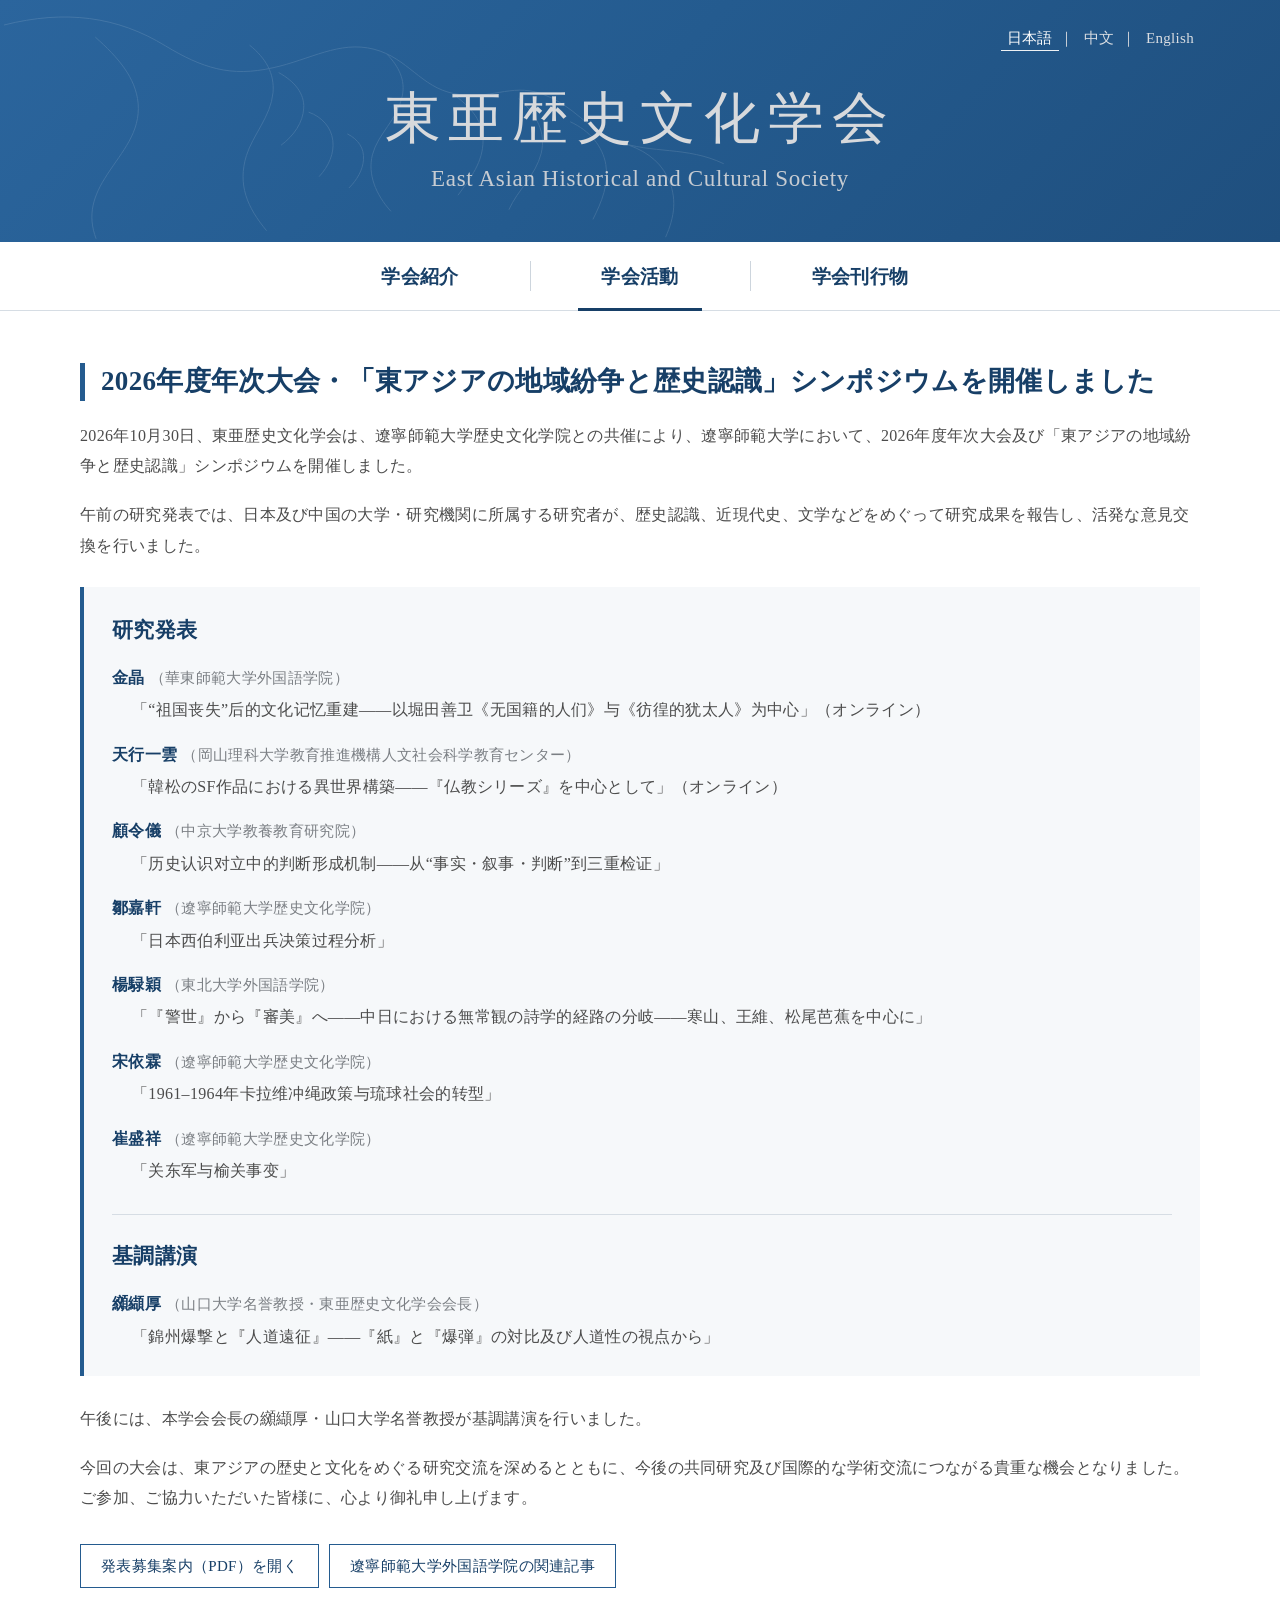
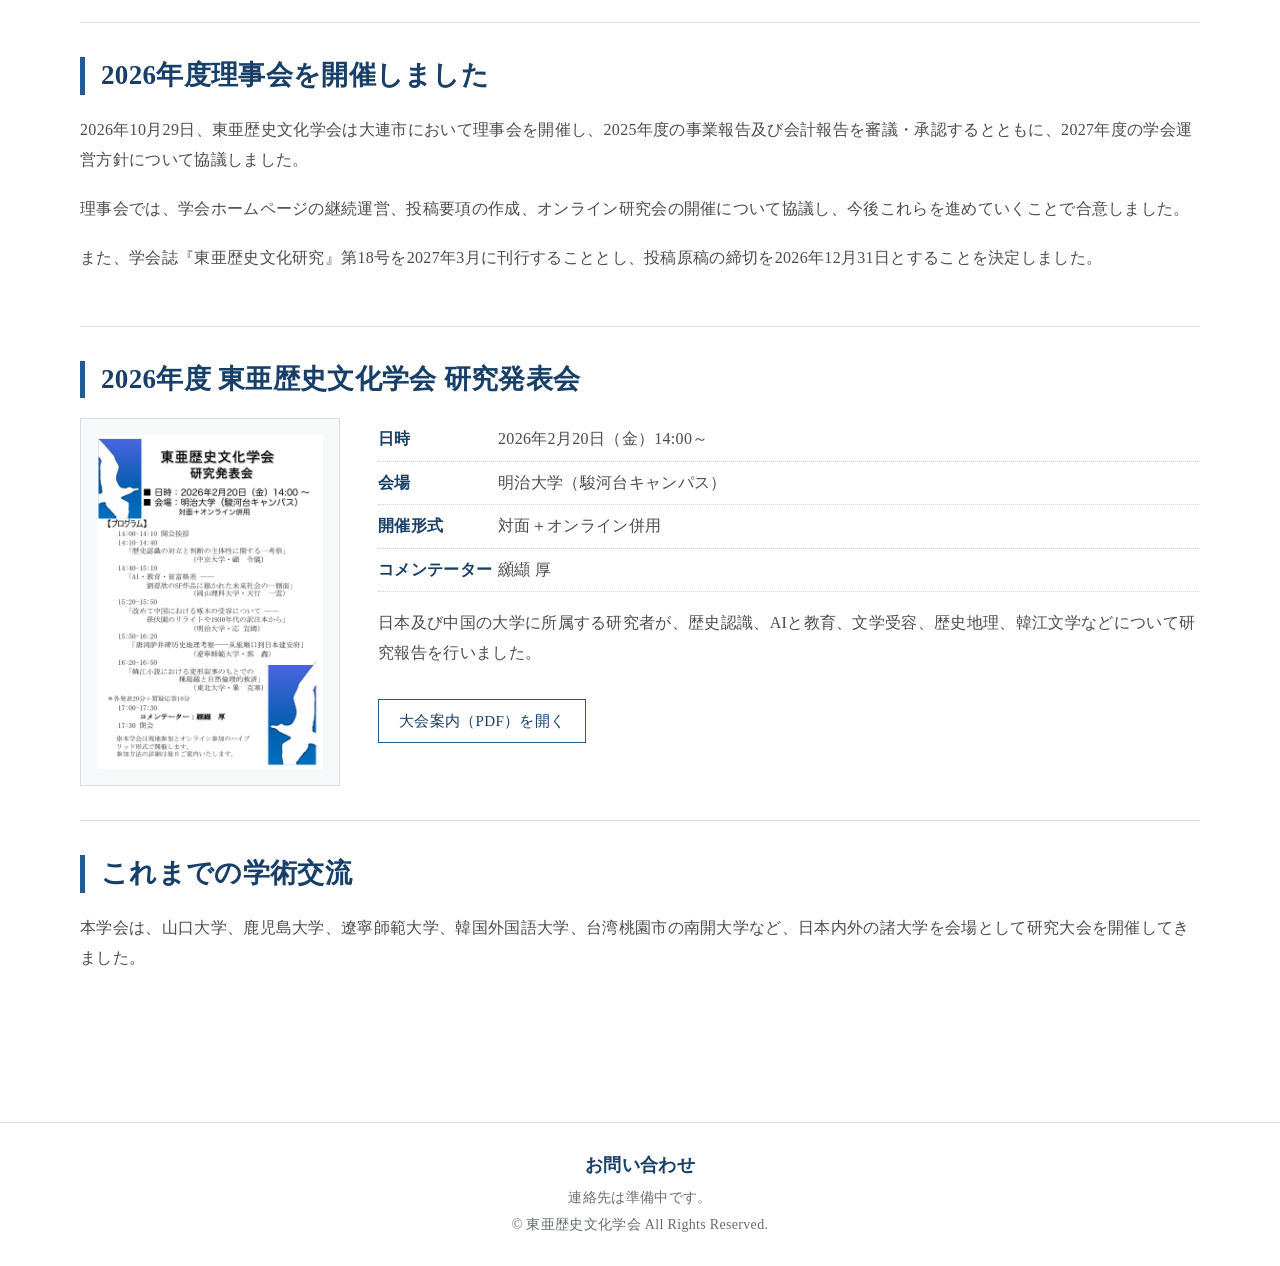
==== activities.html @ 4f7fda4a "Clarify board agreement on operating plans" ====
<!DOCTYPE html>
<html lang="ja">
<head>
  <meta charset="utf-8">
  <meta name="viewport" content="width=device-width, initial-scale=1">
  <meta name="description" content="東亜歴史文化学会の研究発表会・学会活動のご案内です。">
  <title>学会活動｜東亜歴史文化学会</title>
  <link rel="stylesheet" href="assets/css/style.css?v=20261114-2">
</head>
<body>
<header class="site-header">
  <div class="container header-inner">
    <div class="language-switch">
      <a href="index.html" aria-current="page">日本語</a>｜
      <a href="zh/index.html">中文</a>｜
      <a href="en/index.html">English</a>
    </div>
    <h1 class="site-title">東亜歴史文化学会</h1>
    <p class="site-subtitle">East Asian Historical and Cultural Society</p>
  </div>
</header>

<nav class="main-nav">
  <div class="container">
    <a href="index.html">学会紹介</a>
    <a href="activities.html" aria-current="page">学会活動</a>
    <a href="journal.html">学会刊行物</a>
  </div>
</nav>

<main>
  <div class="container">

    <section class="section">
      <h2 class="section-title">2026年度年次大会・「東アジアの地域紛争と歴史認識」シンポジウムを開催しました</h2>

      <div class="prose">
        <p>2026年10月30日、東亜歴史文化学会は、遼寧師範大学歴史文化学院との共催により、遼寧師範大学において、2026年度年次大会及び「東アジアの地域紛争と歴史認識」シンポジウムを開催しました。</p>

        <p>午前の研究発表では、日本及び中国の大学・研究機関に所属する研究者が、歴史認識、近現代史、文学などをめぐって研究成果を報告し、活発な意見交換を行いました。</p>
      </div>

      <div class="event-program">
        <h3>研究発表</h3>
        <dl class="program-list">
          <dt>金晶<span class="affiliation">（華東師範大学外国語学院）</span></dt>
          <dd>「“祖国丧失”后的文化记忆重建——以堀田善卫《无国籍的人们》与《彷徨的犹太人》为中心」（オンライン）</dd>

          <dt>天行一雲<span class="affiliation">（岡山理科大学教育推進機構人文社会科学教育センター）</span></dt>
          <dd>「韓松のSF作品における異世界構築——『仏教シリーズ』を中心として」（オンライン）</dd>

          <dt>顧令儀<span class="affiliation">（中京大学教養教育研究院）</span></dt>
          <dd>「历史认识对立中的判断形成机制——从“事实・叙事・判断”到三重检证」</dd>

          <dt>鄒嘉軒<span class="affiliation">（遼寧師範大学歴史文化学院）</span></dt>
          <dd>「日本西伯利亚出兵决策过程分析」</dd>

          <dt>楊騄穎<span class="affiliation">（東北大学外国語学院）</span></dt>
          <dd>「『警世』から『審美』へ——中日における無常観の詩学的経路の分岐——寒山、王維、松尾芭蕉を中心に」</dd>

          <dt>宋依霖<span class="affiliation">（遼寧師範大学歴史文化学院）</span></dt>
          <dd>「1961–1964年卡拉维冲绳政策与琉球社会的转型」</dd>

          <dt>崔盛祥<span class="affiliation">（遼寧師範大学歴史文化学院）</span></dt>
          <dd>「关东军与榆关事变」</dd>
        </dl>

        <h3>基調講演</h3>
        <dl class="program-list">
          <dt>纐纈厚<span class="affiliation">（山口大学名誉教授・東亜歴史文化学会会長）</span></dt>
          <dd>「錦州爆撃と『人道遠征』——『紙』と『爆弾』の対比及び人道性の視点から」</dd>
        </dl>
      </div>

      <div class="prose event-closing">
        <p>午後には、本学会会長の纐纈厚・山口大学名誉教授が基調講演を行いました。</p>

        <p>今回の大会は、東アジアの歴史と文化をめぐる研究交流を深めるとともに、今後の共同研究及び国際的な学術交流につながる貴重な機会となりました。ご参加、ご協力いただいた皆様に、心より御礼申し上げます。</p>
      </div>

      <div class="downloads">
        <a class="button-link" href="2026-international-research-meeting.pdf?v=2" target="_blank" rel="noopener">発表募集案内（PDF）を開く</a>
        <a class="button-link" href="https://fl.lnnu.edu.cn/info/1026/1497.htm" target="_blank" rel="noopener">遼寧師範大学外国語学院の関連記事</a>
      </div>
    </section>

    <section class="section">
      <h2 class="section-title">2026年度理事会を開催しました</h2>

      <div class="prose">
        <p>2026年10月29日、東亜歴史文化学会は大連市において理事会を開催し、2025年度の事業報告及び会計報告を審議・承認するとともに、2027年度の学会運営方針について協議しました。</p>

        <p>理事会では、学会ホームページの継続運営、投稿要項の作成、オンライン研究会の開催について協議し、今後これらを進めていくことで合意しました。</p>

        <p>また、学会誌『東亜歴史文化研究』第18号を2027年3月に刊行することとし、投稿原稿の締切を2026年12月31日とすることを決定しました。</p>
      </div>
    </section>

    <section class="section">
      <h2 class="section-title">2026年度 東亜歴史文化学会 研究発表会</h2>

      <div class="event-card">
        <div class="preview-frame">
          <img src="assets/images/meeting-2026.png" alt="2026年度研究発表会チラシ">
        </div>

        <div>
          <ul class="meta-list">
            <li><strong>日時</strong>2026年2月20日（金）14:00～</li>
            <li><strong>会場</strong>明治大学（駿河台キャンパス）</li>
            <li><strong>開催形式</strong>対面＋オンライン併用</li>
            <li><strong>コメンテーター</strong>纐纈 厚</li>
          </ul>

          <p>日本及び中国の大学に所属する研究者が、歴史認識、AIと教育、文学受容、歴史地理、韓江文学などについて研究報告を行いました。</p>

          <div class="downloads">
            <a class="button-link" href="documents/2026-research-meeting.pdf" target="_blank" rel="noopener">大会案内（PDF）を開く</a>
          </div>
        </div>
      </div>
    </section>

    <section class="section">
      <h2 class="section-title">これまでの学術交流</h2>
      <p>本学会は、山口大学、鹿児島大学、遼寧師範大学、韓国外国語大学、台湾桃園市の南開大学など、日本内外の諸大学を会場として研究大会を開催してきました。</p>
    </section>

  </div>
</main>

<footer class="site-footer">
  <div class="container">
    <strong>お問い合わせ</strong>
    <div>連絡先は準備中です。</div>
    <div>© 東亜歴史文化学会 All Rights Reserved.</div>
  </div>
</footer>
</body>
</html>
---- assets/css/style.css ----
:root {
  --blue: #245b8f;
  --blue-deep: #1f4f7e;
  --blue-dark: #173f67;
  --ink: #4c4c4c;
  --muted: #7b7f84;
  --line: #d6dde4;
  --soft: #f6f8fa;
  --paper: #ffffff;
  --max: 1120px;
}

* { box-sizing: border-box; }
html { scroll-behavior: smooth; }
body {
  margin: 0;
  color: var(--ink);
  background: var(--paper);
  font-family: "Yu Mincho", "Hiragino Mincho ProN", "Noto Serif JP", "Times New Roman", serif;
  line-height: 1.9;
  letter-spacing: 0.02em;
}
a { color: var(--blue-dark); }
a:hover { color: var(--blue); }
img { max-width: 100%; height: auto; }
.container { width: min(var(--max), calc(100% - 48px)); margin: 0 auto; }

.site-header {
  position: relative;
  overflow: hidden;
  background: linear-gradient(135deg, #2b659d 0%, #245b8f 48%, #1f4f7e 100%);
  color: #d6d9dd;
}
.site-header::before {
  content: "";
  position: absolute;
  inset: 0;
  background: url("../images/east-asia-map.svg") left center / auto 100% no-repeat;
  opacity: 0.75;
  pointer-events: none;
}
.header-inner { position: relative; padding: 24px 0 42px; text-align: center; }
.language-switch { text-align: right; font-family: Georgia, "Times New Roman", serif; font-size: 15px; }
.language-switch a { color: #d9dde2; text-decoration: none; padding: 4px 6px; }
.language-switch a[aria-current="page"] { border-bottom: 1px solid #eef1f4; color: #fff; }
.site-title { margin: 30px 0 4px; color: #d7d9dc; font-size: clamp(34px, 5vw, 56px); font-weight: 400; letter-spacing: 0.14em; line-height: 1.25; }
.site-subtitle { margin: 0; color: #c7ccd2; font-family: Georgia, "Times New Roman", serif; font-size: clamp(17px, 2vw, 23px); letter-spacing: 0.03em; }

.main-nav { background: #fff; border-bottom: 1px solid var(--line); }
.main-nav .container { display: flex; justify-content: center; gap: 0; }
.main-nav a {
  position: relative;
  display: block;
  min-width: 220px;
  padding: 17px 34px 15px;
  text-align: center;
  color: var(--blue-dark);
  font-size: 19px;
  font-weight: 600;
  text-decoration: none;
}
.main-nav a + a::before { content: ""; position: absolute; left: 0; top: 19px; bottom: 19px; width: 1px; background: #cdd5dd; }
.main-nav a[aria-current="page"]::after { content: ""; position: absolute; left: 22%; right: 22%; bottom: -1px; height: 3px; background: var(--blue-dark); }

main { padding: 52px 0 64px; }
.section { padding: 0 0 34px; margin-bottom: 34px; border-bottom: 1px solid var(--line); }
.section:last-child { border-bottom: 0; }
.section-title {
  margin: 0 0 20px;
  padding-left: 16px;
  border-left: 5px solid var(--blue);
  color: var(--blue-dark);
  font-size: 27px;
  font-weight: 600;
  line-height: 1.4;
}
.motto { margin: 0 0 2px 31px; color: var(--ink); font-size: 17px; }
.prose p { margin: 0 0 1.15em; }

.president-layout { display: grid; grid-template-columns: minmax(0, 1fr) 190px; gap: 46px; align-items: start; }
.president-photo { padding-top: 4px; text-align: center; }
.president-photo img { width: 142px; aspect-ratio: 1 / 1.18; object-fit: cover; object-position: center top; border: 1px solid #e0e4e8; }
.president-caption { margin-top: 14px; color: #555; line-height: 1.75; font-size: 15px; }
.president-name { display: block; margin-top: 5px; color: #30363b; font-size: 22px; letter-spacing: 0.12em; }

.two-column { display: grid; grid-template-columns: 1fr 1fr; gap: 46px; }
.summary-box { min-width: 0; }
.button-link {
  display: inline-block;
  margin-top: 8px;
  padding: 7px 20px;
  border: 1px solid var(--blue);
  color: var(--blue-dark);
  text-decoration: none;
  font-size: 15px;
}
.button-link:hover { background: var(--blue); color: #fff; }

.event-card, .journal-card { display: grid; grid-template-columns: 260px minmax(0,1fr); gap: 38px; align-items: start; }
.preview-frame { background: var(--soft); padding: 16px; border: 1px solid var(--line); }
.preview-frame img { display: block; margin: 0 auto; max-height: 430px; object-fit: contain; }
.meta-list { margin: 0; padding: 0; list-style: none; }
.meta-list li { padding: 6px 0; border-bottom: 1px dotted #cfd5db; }
.meta-list strong { display: inline-block; min-width: 7.5em; color: var(--blue-dark); }
.downloads { display: flex; flex-wrap: wrap; gap: 10px; margin-top: 22px; }

.event-photo { width: min(760px, 100%); margin: 30px auto 0; }
.event-photo img { display: block; width: 100%; border: 1px solid var(--line); filter: brightness(1.12) contrast(0.94) saturate(0.96); }
.event-photo figcaption { margin-top: 8px; color: var(--muted); text-align: right; font-size: 14px; }
.event-program { margin: 26px 0 28px; padding: 24px 28px; background: var(--soft); border-left: 4px solid var(--blue); }
.event-program h3 { margin: 0 0 12px; color: var(--blue-dark); font-size: 21px; }
.event-program h3:not(:first-child) { margin-top: 28px; padding-top: 22px; border-top: 1px solid var(--line); }
.program-list { margin: 0; }
.program-list dt { margin-top: 14px; color: var(--blue-dark); font-weight: 600; }
.program-list dt:first-child { margin-top: 0; }
.program-list dd { margin: 2px 0 0 1.25em; }
.affiliation { margin-left: 0.35em; color: var(--muted); font-size: 0.92em; font-weight: 400; }
.event-closing { margin-top: 26px; }

.contents-list { padding-left: 1.3em; }
.contents-list li { margin-bottom: 10px; }
.article-block { margin-top: 32px; padding-top: 28px; border-top: 1px solid var(--line); }
.article-block h3 { color: var(--blue-dark); font-size: 22px; margin: 0 0 16px; }
.article-block .credit { text-align: right; }

.site-footer { border-top: 1px solid var(--line); padding: 25px 0 28px; text-align: center; color: #686d72; font-size: 14px; }
.site-footer strong { display: block; color: var(--blue-dark); font-size: 18px; margin-bottom: 3px; }

.notice { padding: 26px; background: var(--soft); border-left: 4px solid var(--blue); }

@media (max-width: 780px) {
  .container { width: min(100% - 30px, var(--max)); }
  .header-inner { padding-bottom: 32px; }
  .language-switch { text-align: center; }
  .site-title { margin-top: 24px; letter-spacing: 0.08em; }
  .main-nav .container { flex-wrap: wrap; }
  .main-nav a { min-width: 33.333%; padding: 14px 10px; font-size: 16px; }
  .main-nav a + a::before { top: 16px; bottom: 16px; }
  main { padding-top: 36px; }
  .president-layout, .two-column, .event-card, .journal-card { grid-template-columns: 1fr; }
  .president-photo { order: -1; }
  .president-layout { gap: 24px; }
  .event-card, .journal-card { gap: 24px; }
  .preview-frame img { max-height: 520px; }
}

@media (max-width: 480px) {
  body { line-height: 1.8; }
  .main-nav a { min-width: 100%; border-bottom: 1px solid #eef1f4; }
  .main-nav a + a::before { display: none; }
  .section-title { font-size: 23px; }
  .motto { margin-left: 21px; }
  .meta-list strong { display: block; }
  .event-program { padding: 20px 18px; }
  .program-list dd { margin-left: 0; }
}
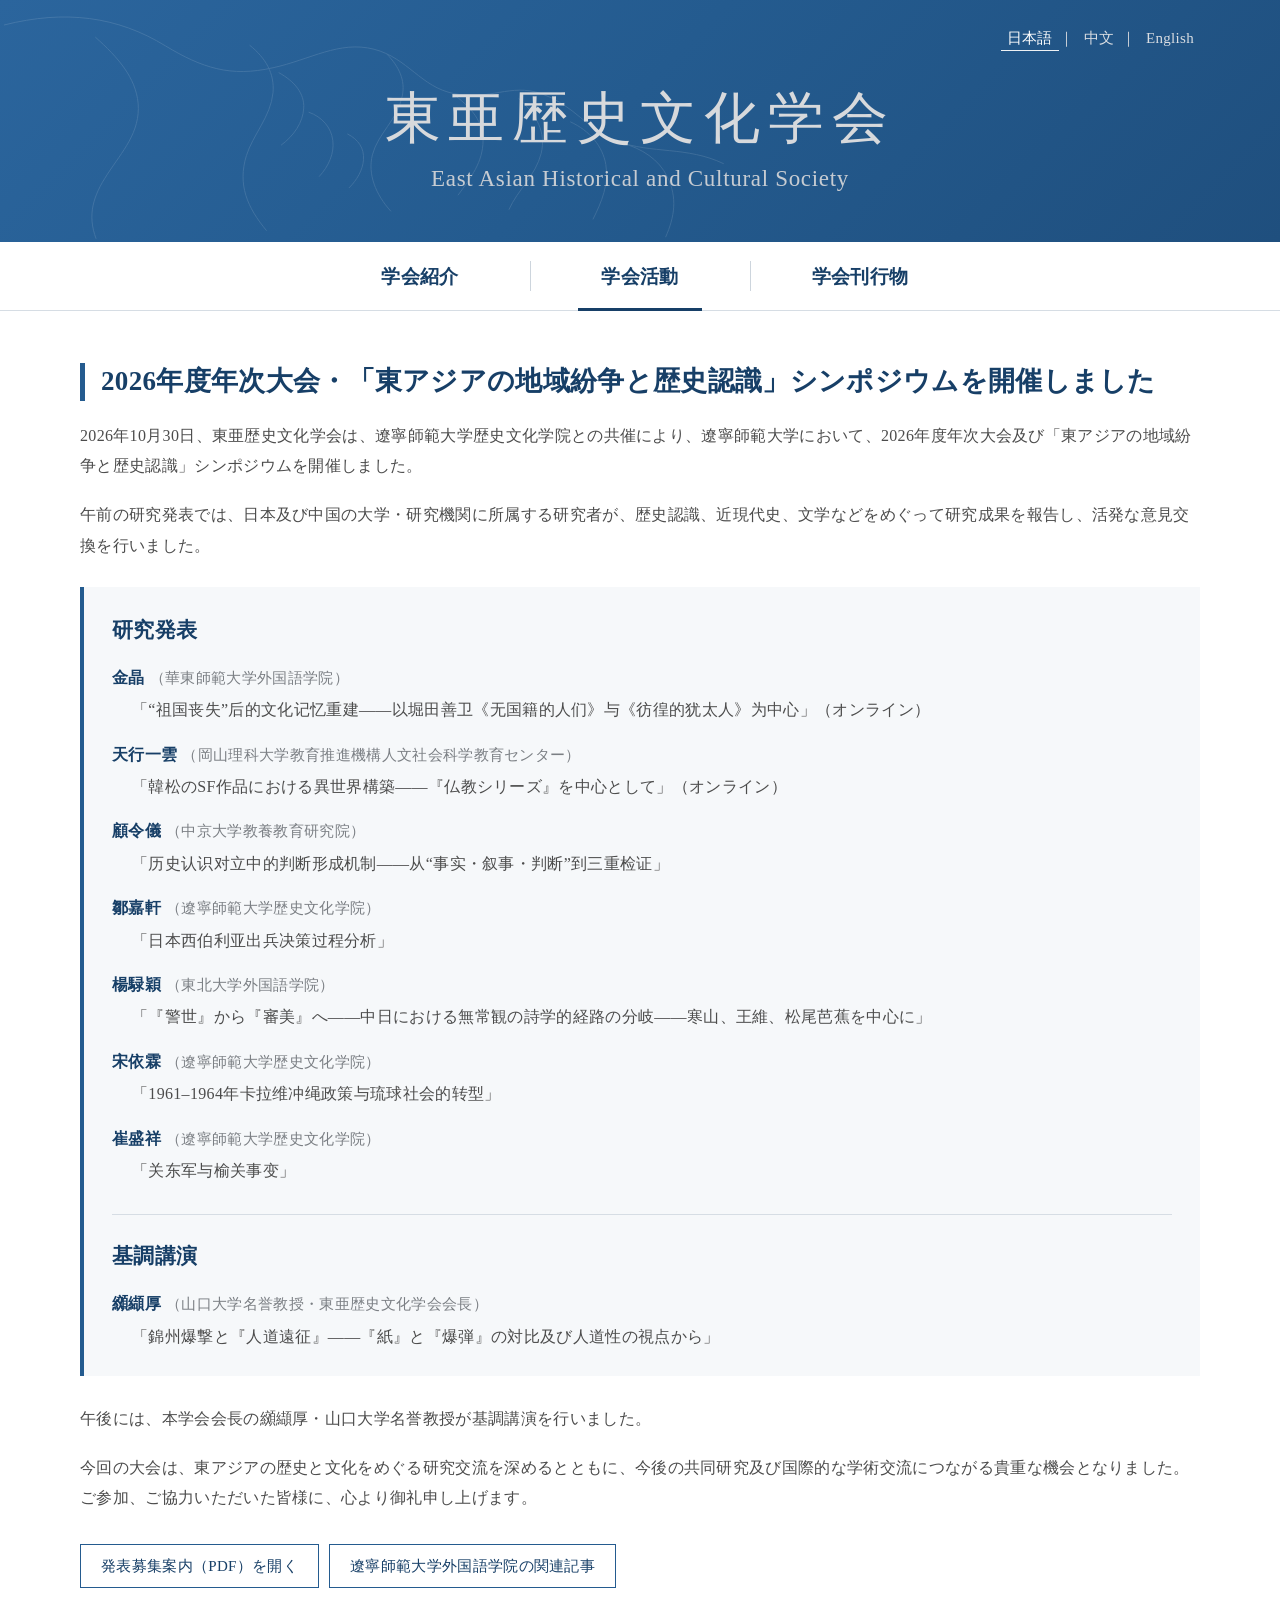
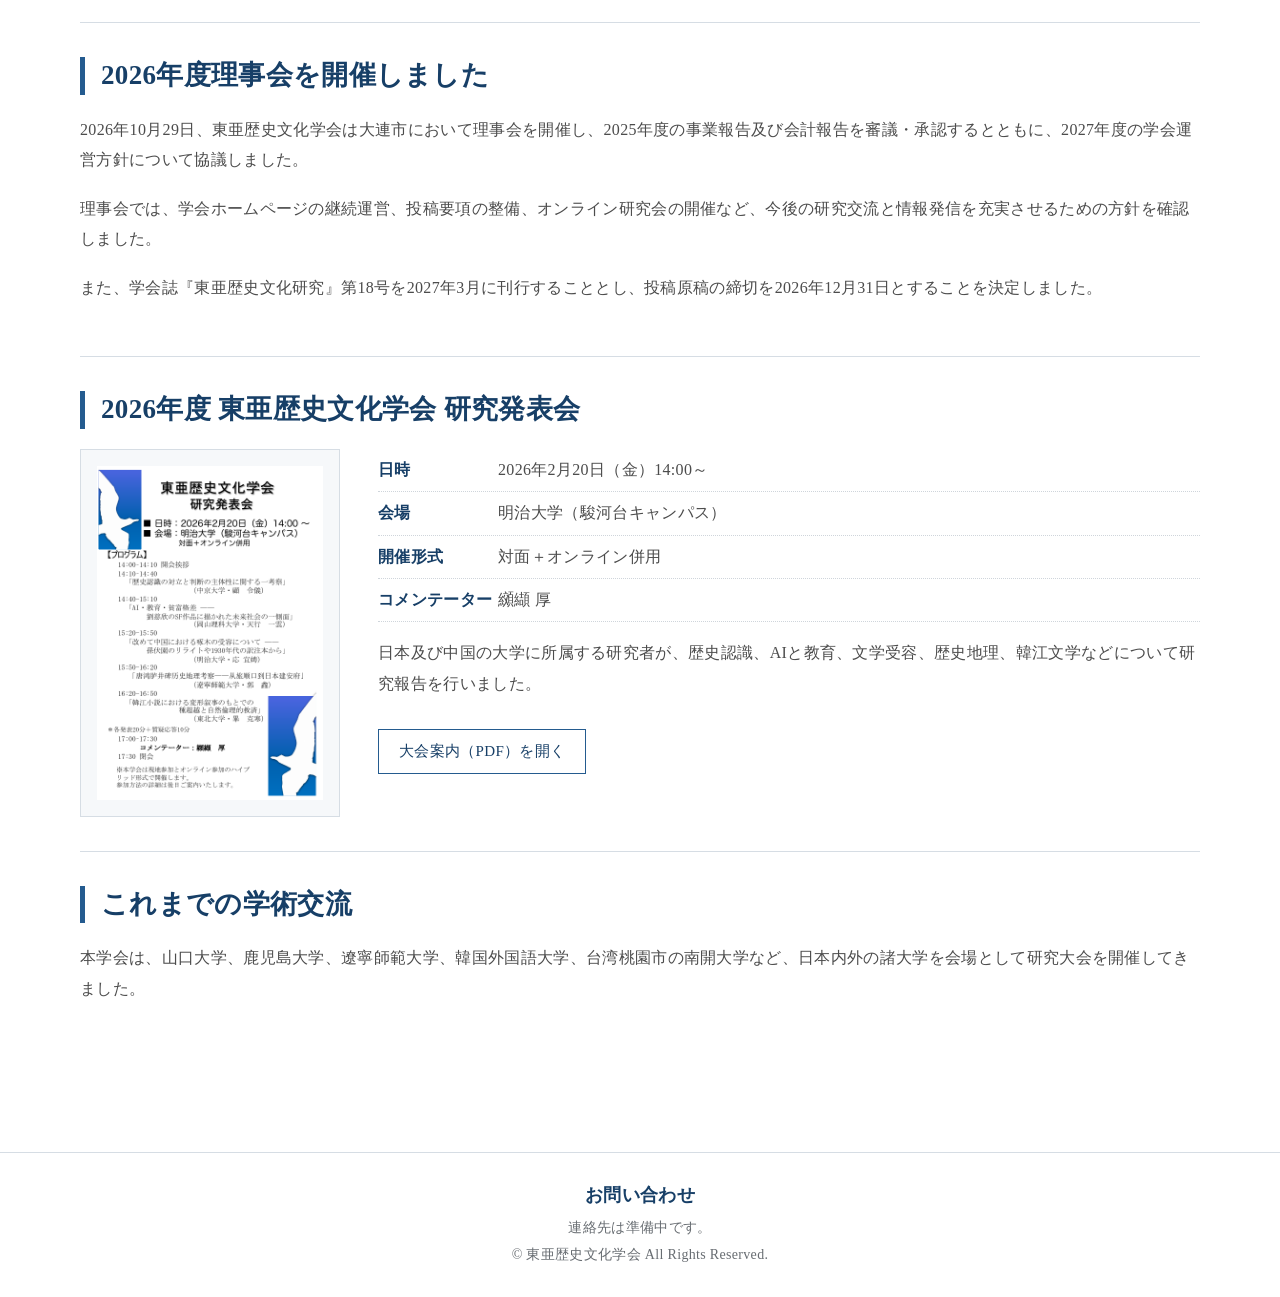
==== commit fac190ed: "Revert unapproved board meeting wording" ====
--- a/activities.html
+++ b/activities.html
@@ -90,7 +90,7 @@
       <div class="prose">
         <p>2026年10月29日、東亜歴史文化学会は大連市において理事会を開催し、2025年度の事業報告及び会計報告を審議・承認するとともに、2027年度の学会運営方針について協議しました。</p>
 
-        <p>理事会では、学会ホームページの継続運営、投稿要項の作成、オンライン研究会の開催について協議し、今後これらを進めていくことで合意しました。</p>
+        <p>理事会では、学会ホームページの継続運営、投稿要項の整備、オンライン研究会の開催など、今後の研究交流と情報発信を充実させるための方針を確認しました。</p>
 
         <p>また、学会誌『東亜歴史文化研究』第18号を2027年3月に刊行することとし、投稿原稿の締切を2026年12月31日とすることを決定しました。</p>
       </div>
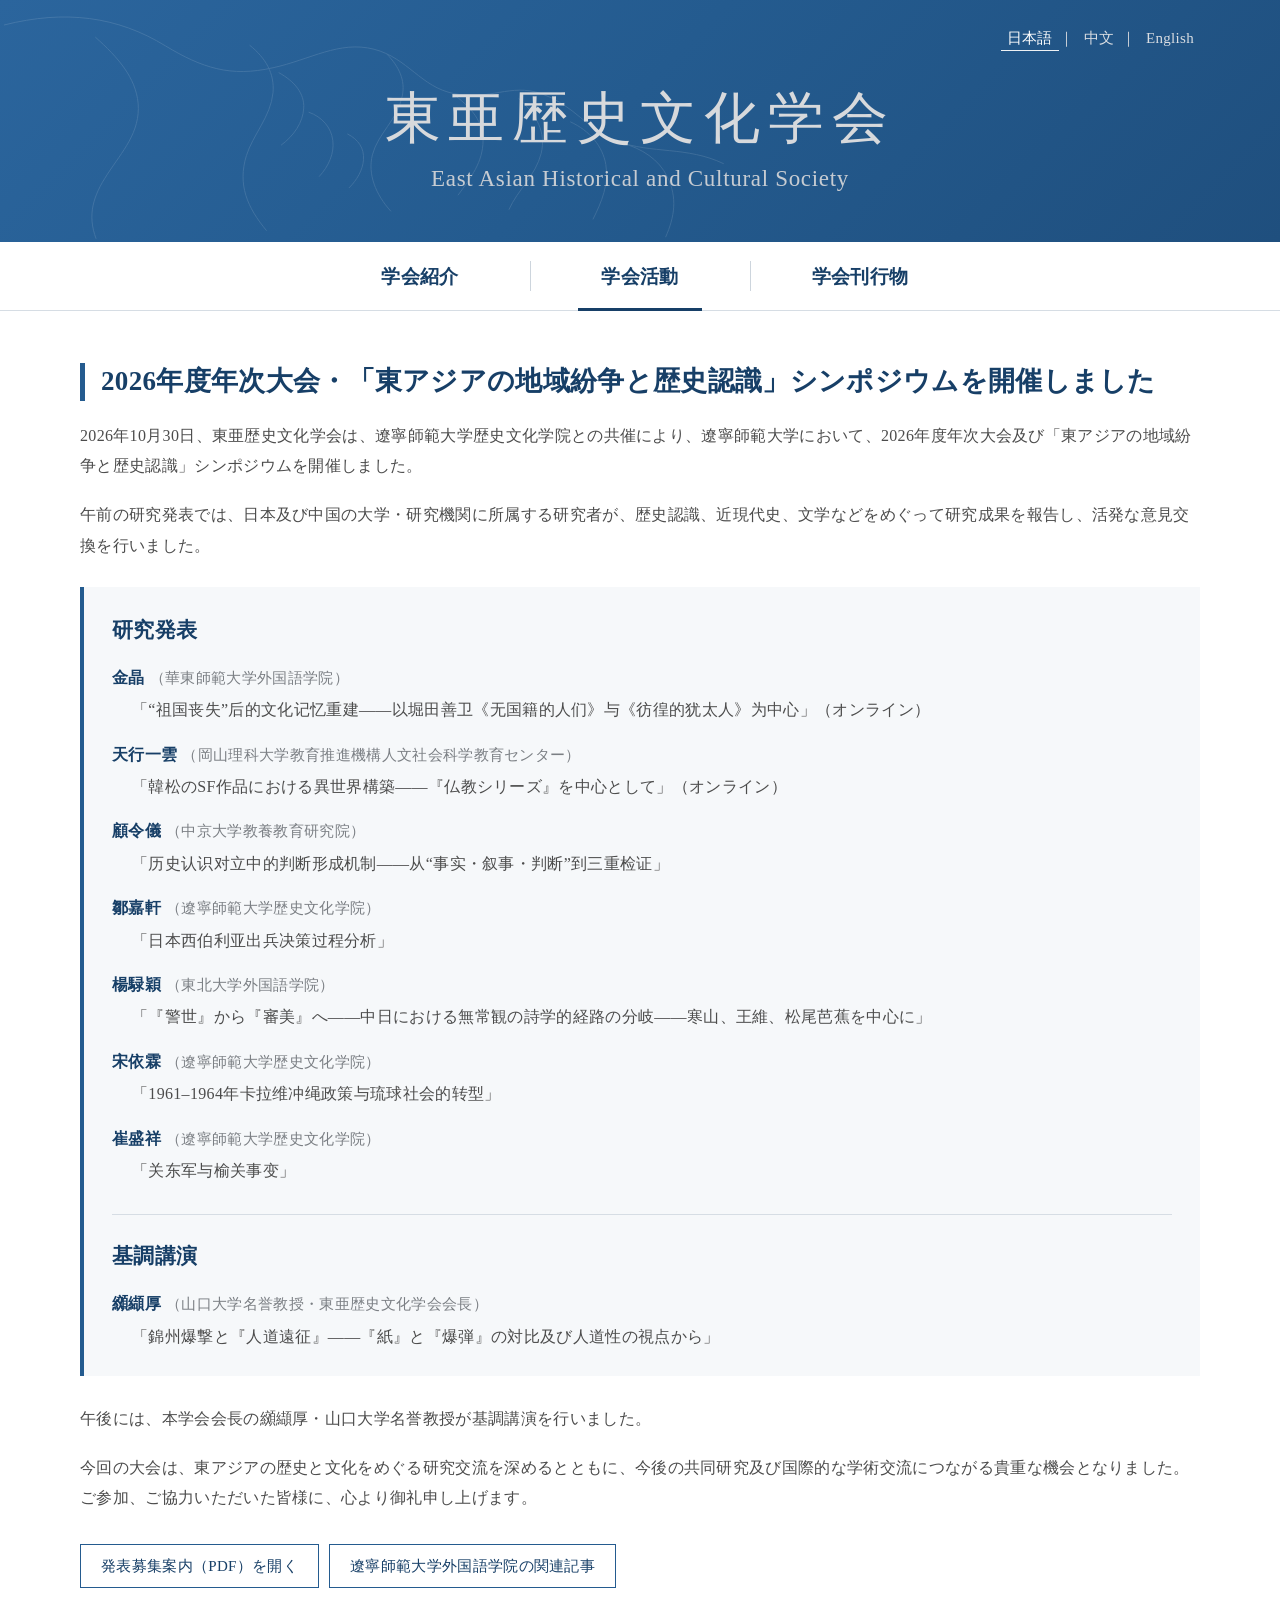
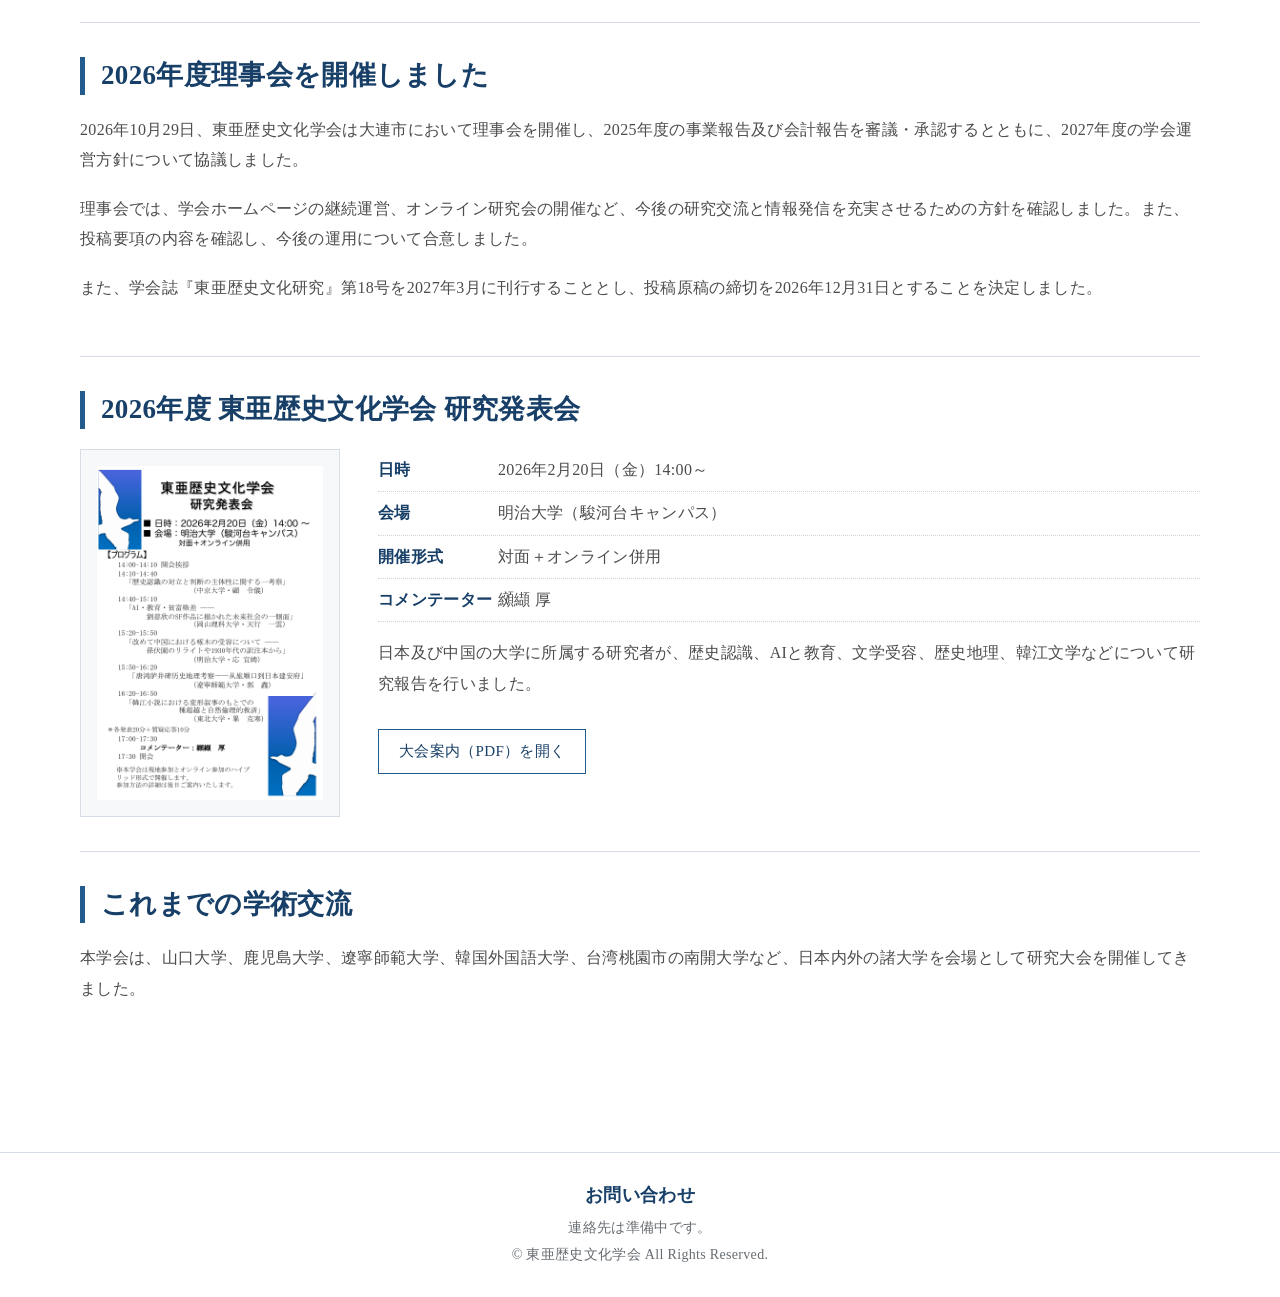
==== commit d7e2a16d: "Clarify agreement on submission guidelines" ====
--- a/activities.html
+++ b/activities.html
@@ -90,7 +90,7 @@
       <div class="prose">
         <p>2026年10月29日、東亜歴史文化学会は大連市において理事会を開催し、2025年度の事業報告及び会計報告を審議・承認するとともに、2027年度の学会運営方針について協議しました。</p>
 
-        <p>理事会では、学会ホームページの継続運営、投稿要項の整備、オンライン研究会の開催など、今後の研究交流と情報発信を充実させるための方針を確認しました。</p>
+        <p>理事会では、学会ホームページの継続運営、オンライン研究会の開催など、今後の研究交流と情報発信を充実させるための方針を確認しました。また、投稿要項の内容を確認し、今後の運用について合意しました。</p>
 
         <p>また、学会誌『東亜歴史文化研究』第18号を2027年3月に刊行することとし、投稿原稿の締切を2026年12月31日とすることを決定しました。</p>
       </div>
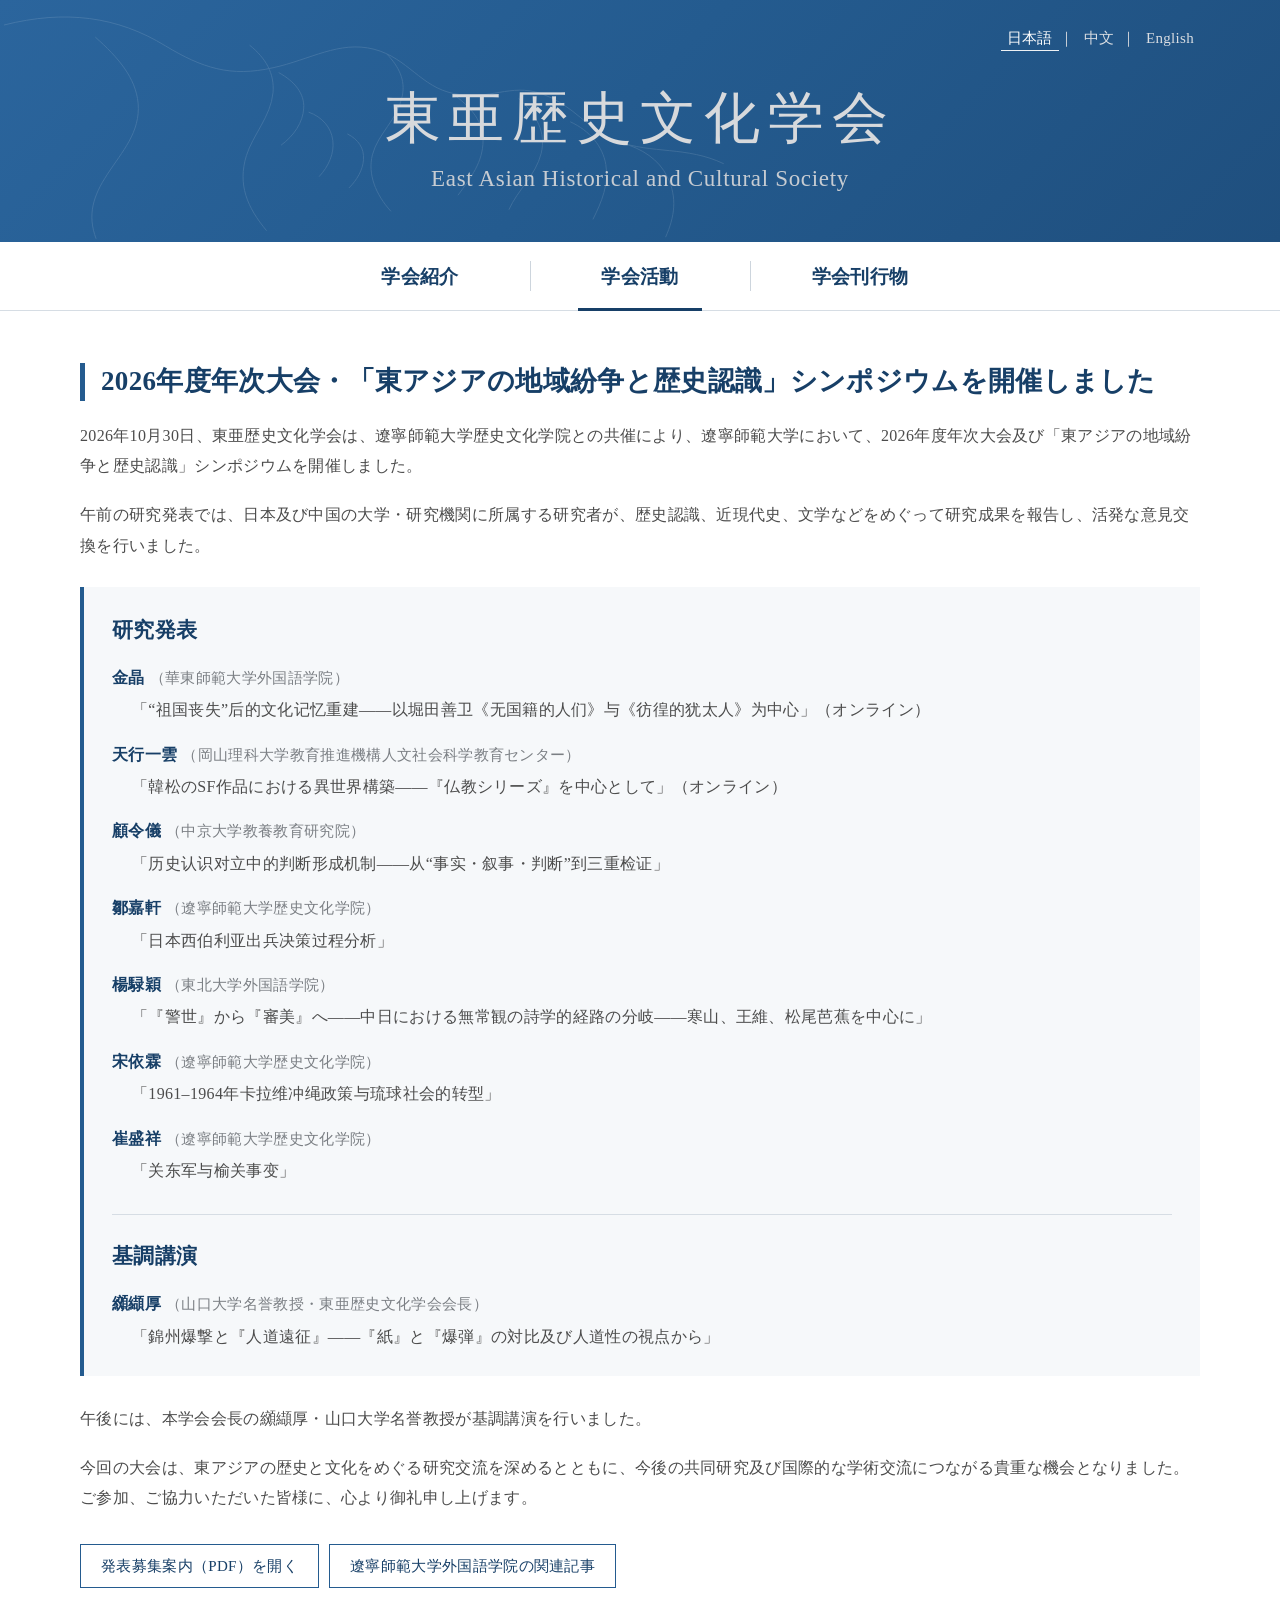
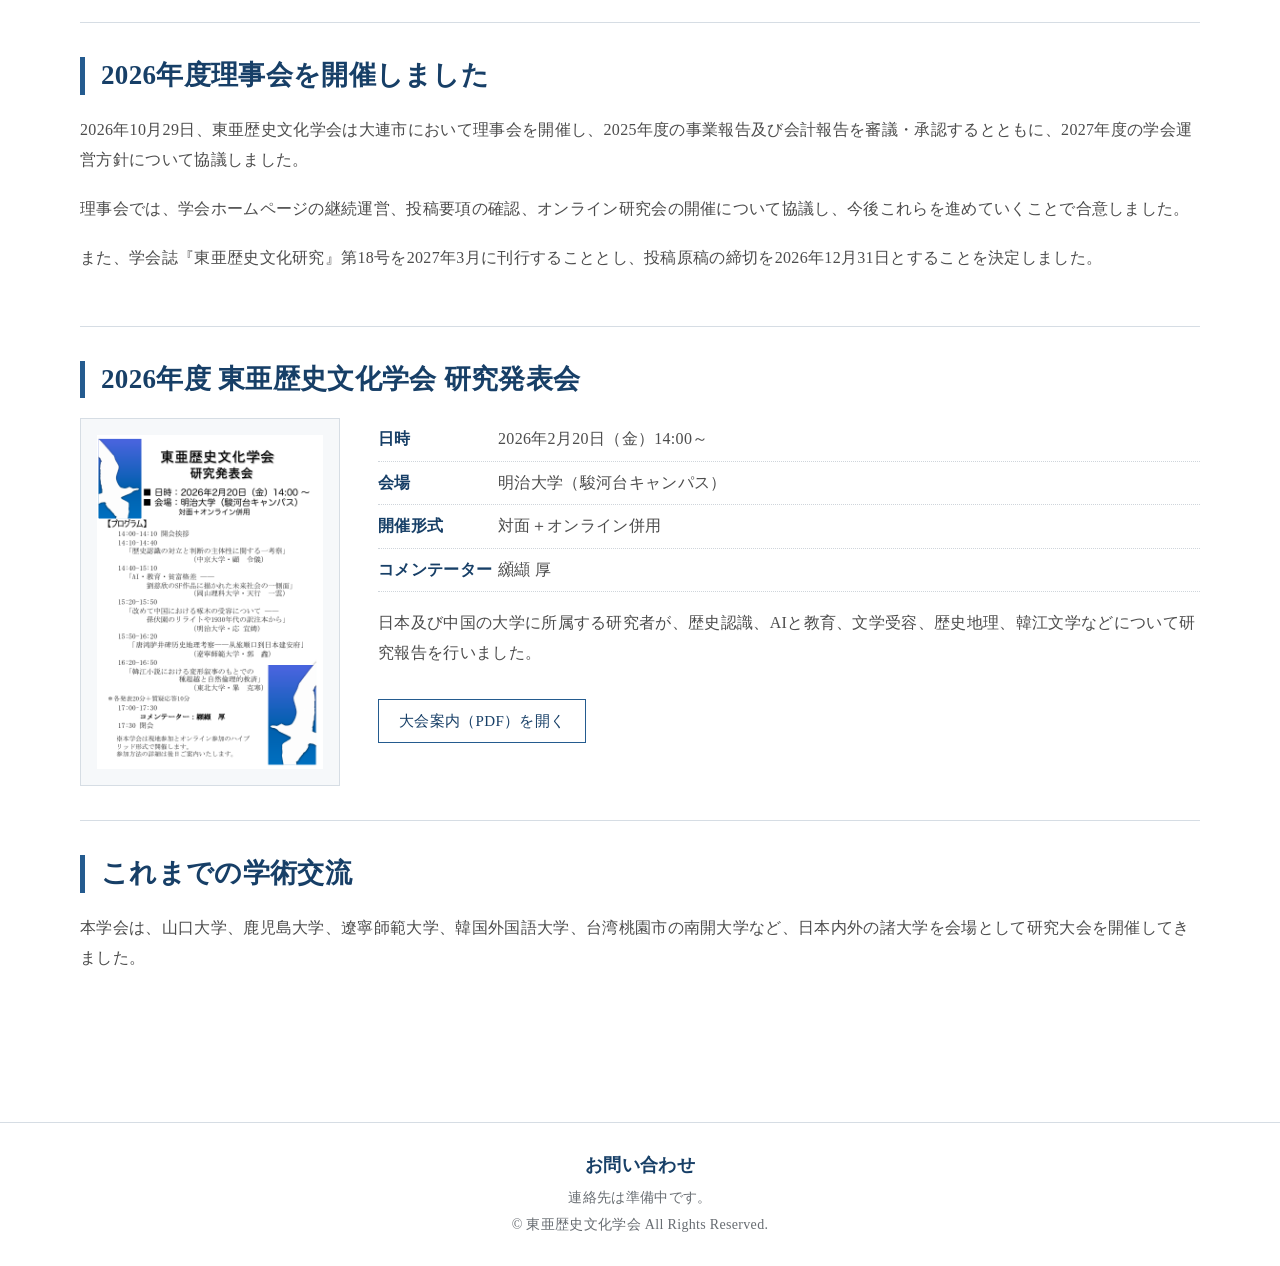
==== commit 45e21a80: "Use confirmation wording for submission guidelines" ====
--- a/activities.html
+++ b/activities.html
@@ -90,7 +90,7 @@
       <div class="prose">
         <p>2026年10月29日、東亜歴史文化学会は大連市において理事会を開催し、2025年度の事業報告及び会計報告を審議・承認するとともに、2027年度の学会運営方針について協議しました。</p>
 
-        <p>理事会では、学会ホームページの継続運営、オンライン研究会の開催など、今後の研究交流と情報発信を充実させるための方針を確認しました。また、投稿要項の内容を確認し、今後の運用について合意しました。</p>
+        <p>理事会では、学会ホームページの継続運営、投稿要項の確認、オンライン研究会の開催について協議し、今後これらを進めていくことで合意しました。</p>
 
         <p>また、学会誌『東亜歴史文化研究』第18号を2027年3月に刊行することとし、投稿原稿の締切を2026年12月31日とすることを決定しました。</p>
       </div>
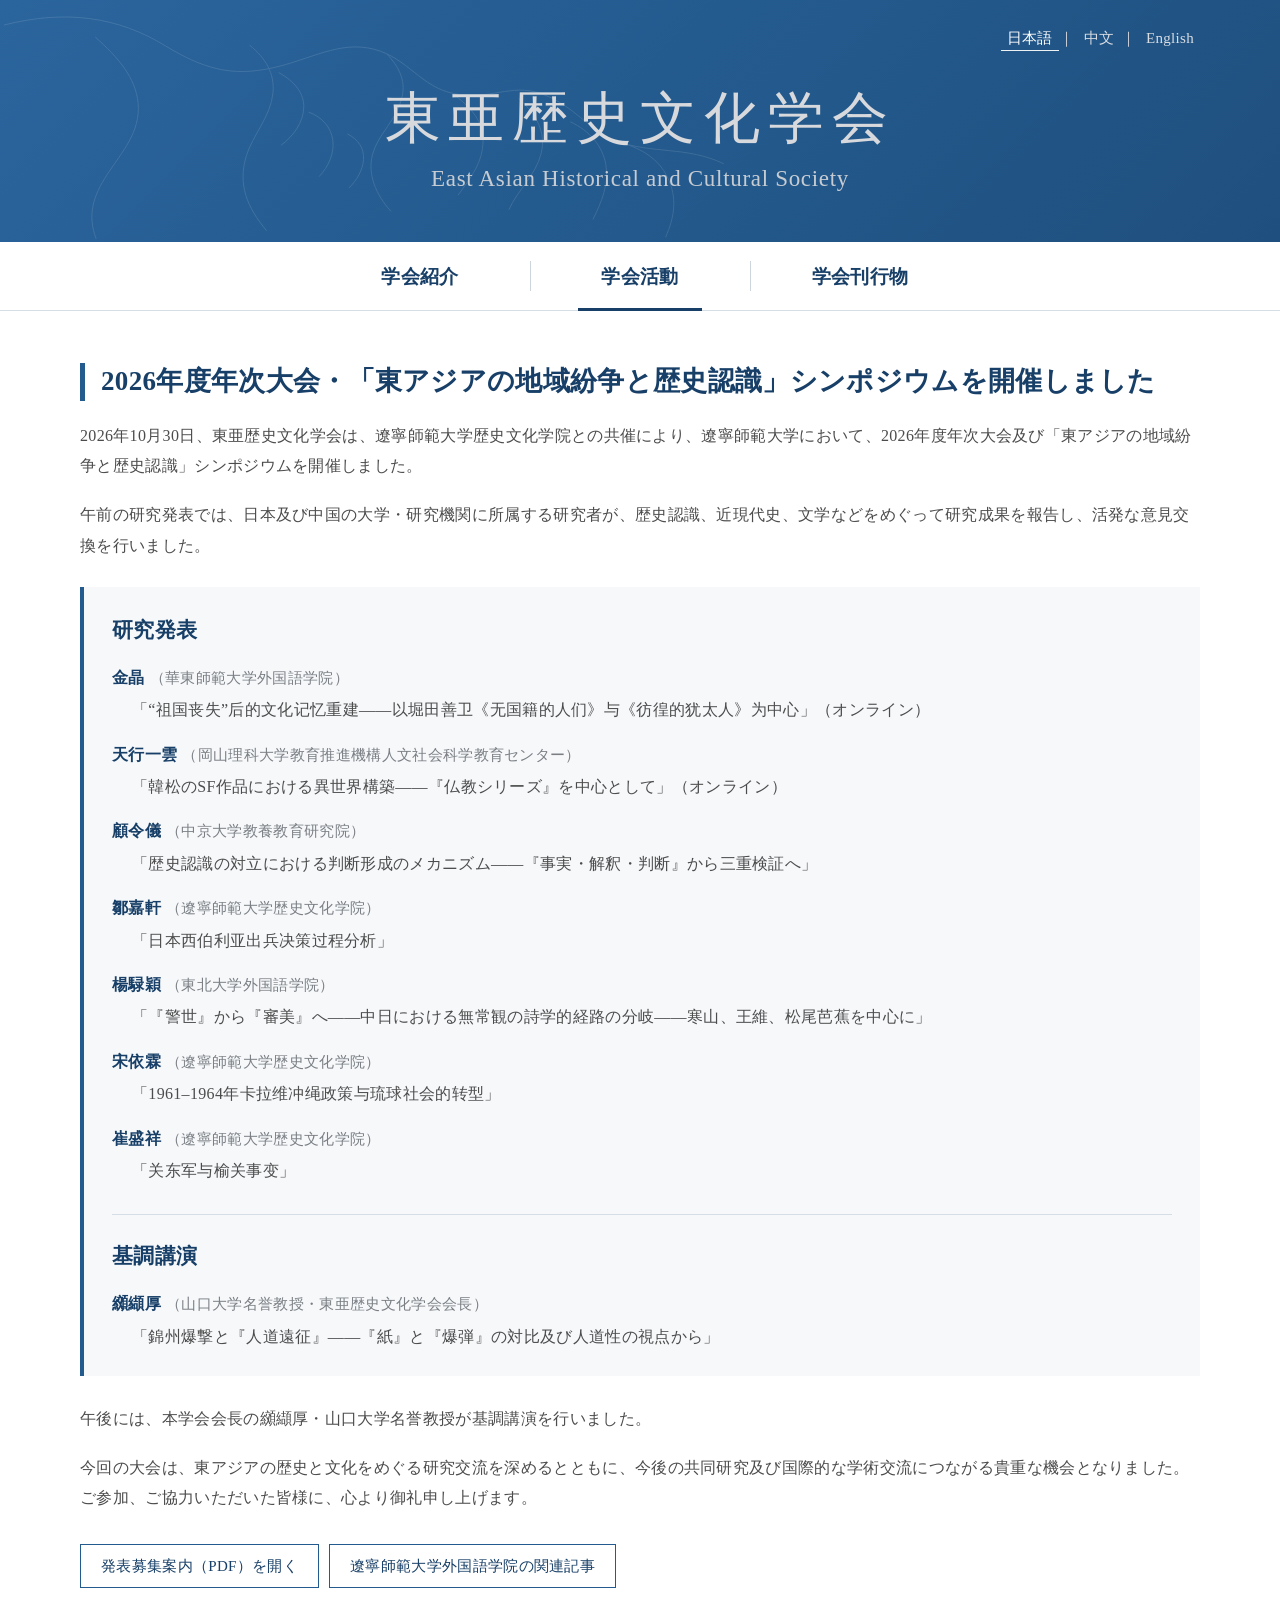
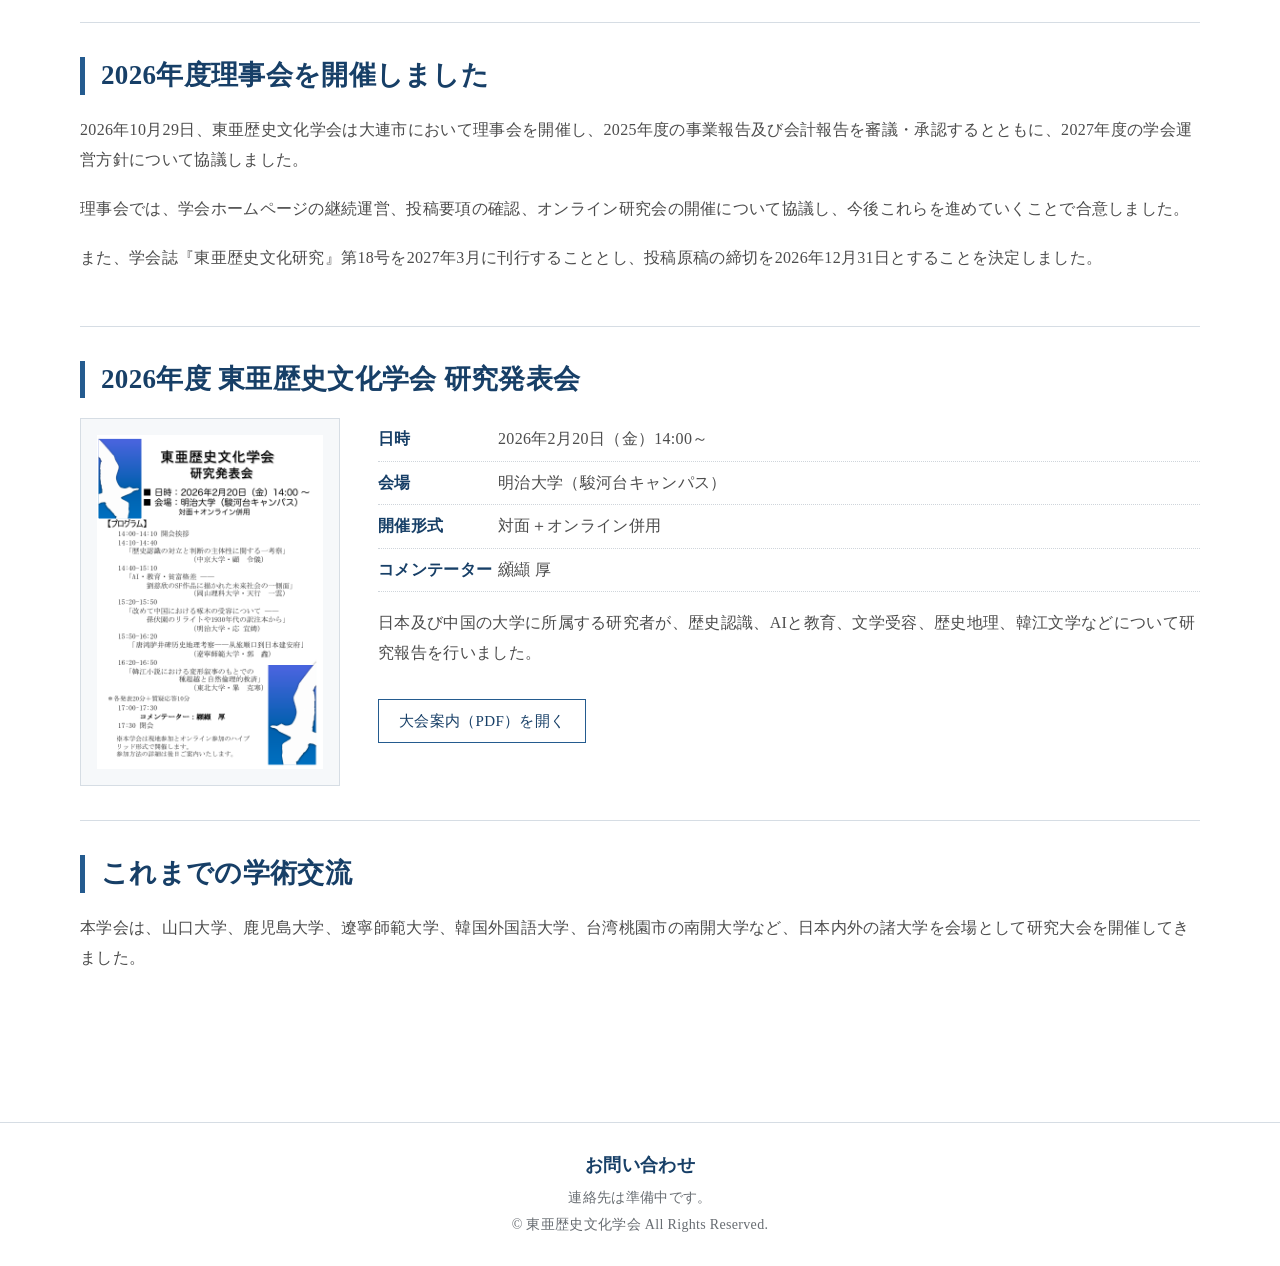
==== commit a4f5b585: "Use Japanese title for Gulingyi presentation" ====
--- a/activities.html
+++ b/activities.html
@@ -50,7 +50,7 @@
           <dd>「韓松のSF作品における異世界構築——『仏教シリーズ』を中心として」（オンライン）</dd>
 
           <dt>顧令儀<span class="affiliation">（中京大学教養教育研究院）</span></dt>
-          <dd>「历史认识对立中的判断形成机制——从“事实・叙事・判断”到三重检证」</dd>
+          <dd>「歴史認識の対立における判断形成のメカニズム――『事実・解釈・判断』から三重検証へ」</dd>
 
           <dt>鄒嘉軒<span class="affiliation">（遼寧師範大学歴史文化学院）</span></dt>
           <dd>「日本西伯利亚出兵决策过程分析」</dd>
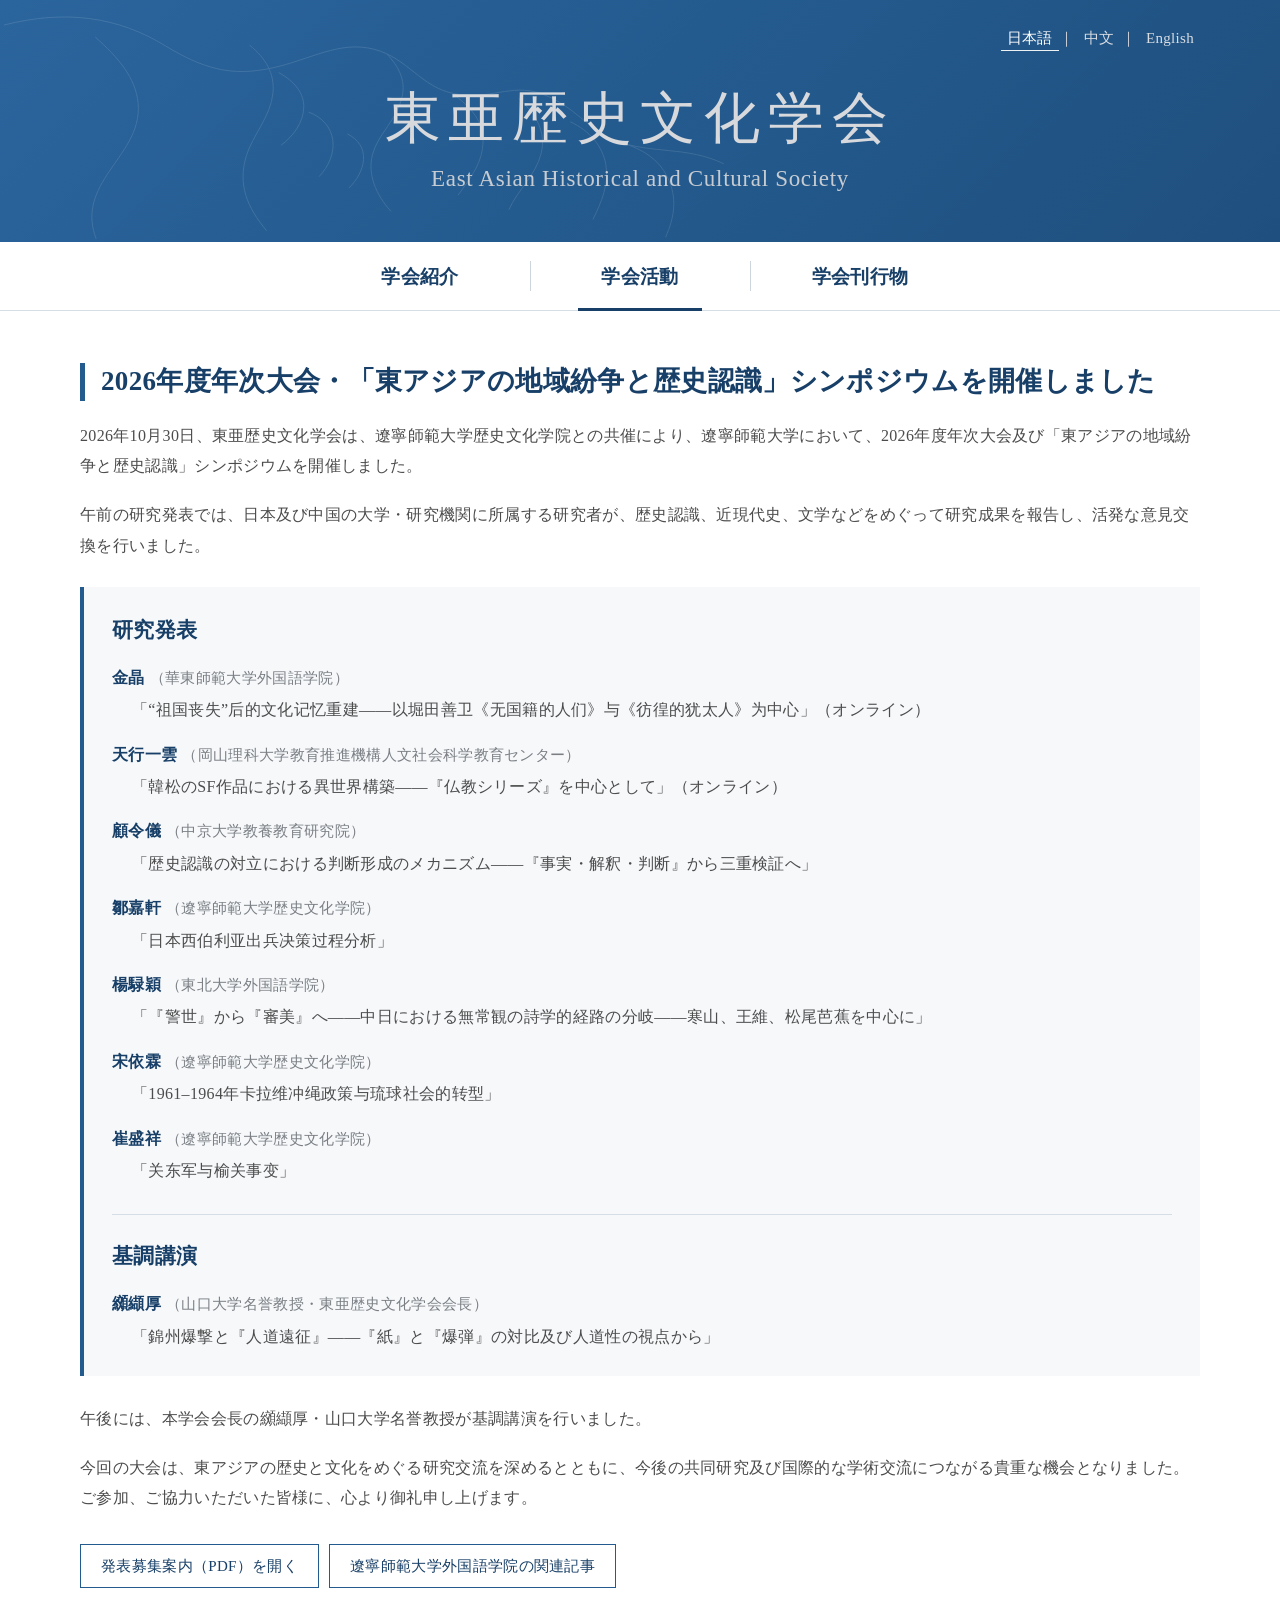
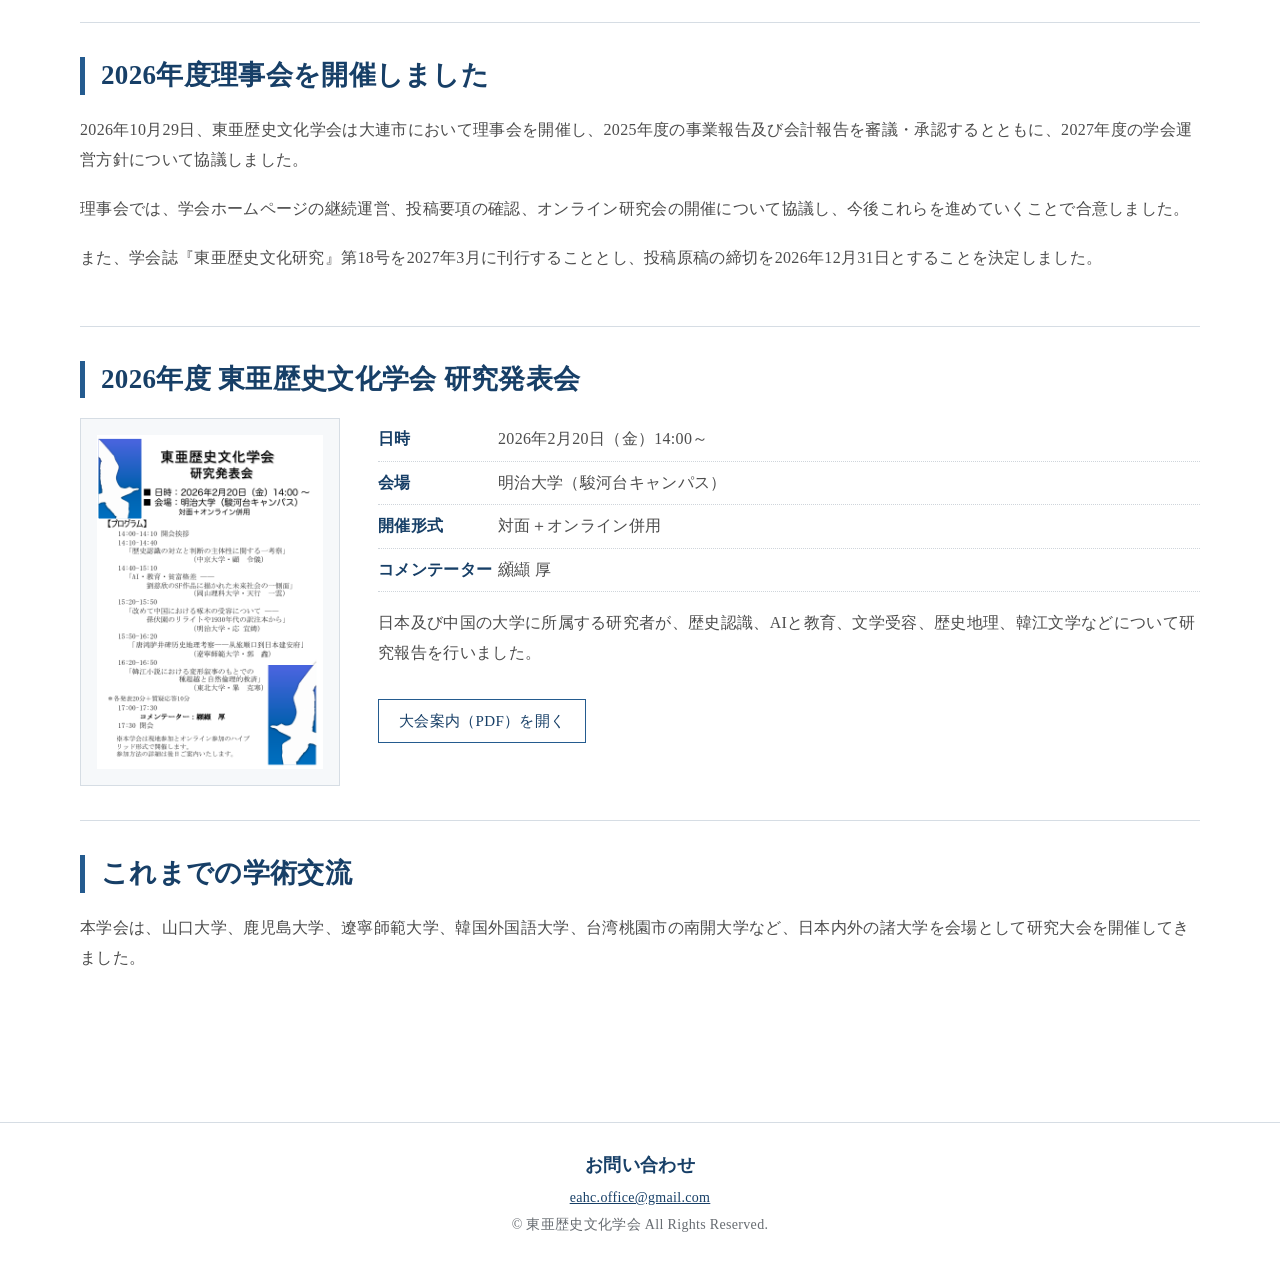
==== commit 9e2efda5: "Add society contact email to activities.html" ====
--- a/activities.html
+++ b/activities.html
@@ -50,7 +50,7 @@
           <dd>「韓松のSF作品における異世界構築——『仏教シリーズ』を中心として」（オンライン）</dd>
 
           <dt>顧令儀<span class="affiliation">（中京大学教養教育研究院）</span></dt>
-          <dd>「歴史認識の対立における判断形成のメカニズム――『事実・解釈・判断』から三重検証へ」</dd>
+          <dd>「歴史認識の対立における判断形成のメカニズム——『事実・解釈・判断』から三重検証へ」</dd>
 
           <dt>鄒嘉軒<span class="affiliation">（遼寧師範大学歴史文化学院）</span></dt>
           <dd>「日本西伯利亚出兵决策过程分析」</dd>
@@ -132,7 +132,7 @@
 <footer class="site-footer">
   <div class="container">
     <strong>お問い合わせ</strong>
-    <div>連絡先は準備中です。</div>
+    <div><a href="mailto:eahc.office@gmail.com">eahc.office@gmail.com</a></div>
     <div>© 東亜歴史文化学会 All Rights Reserved.</div>
   </div>
 </footer>
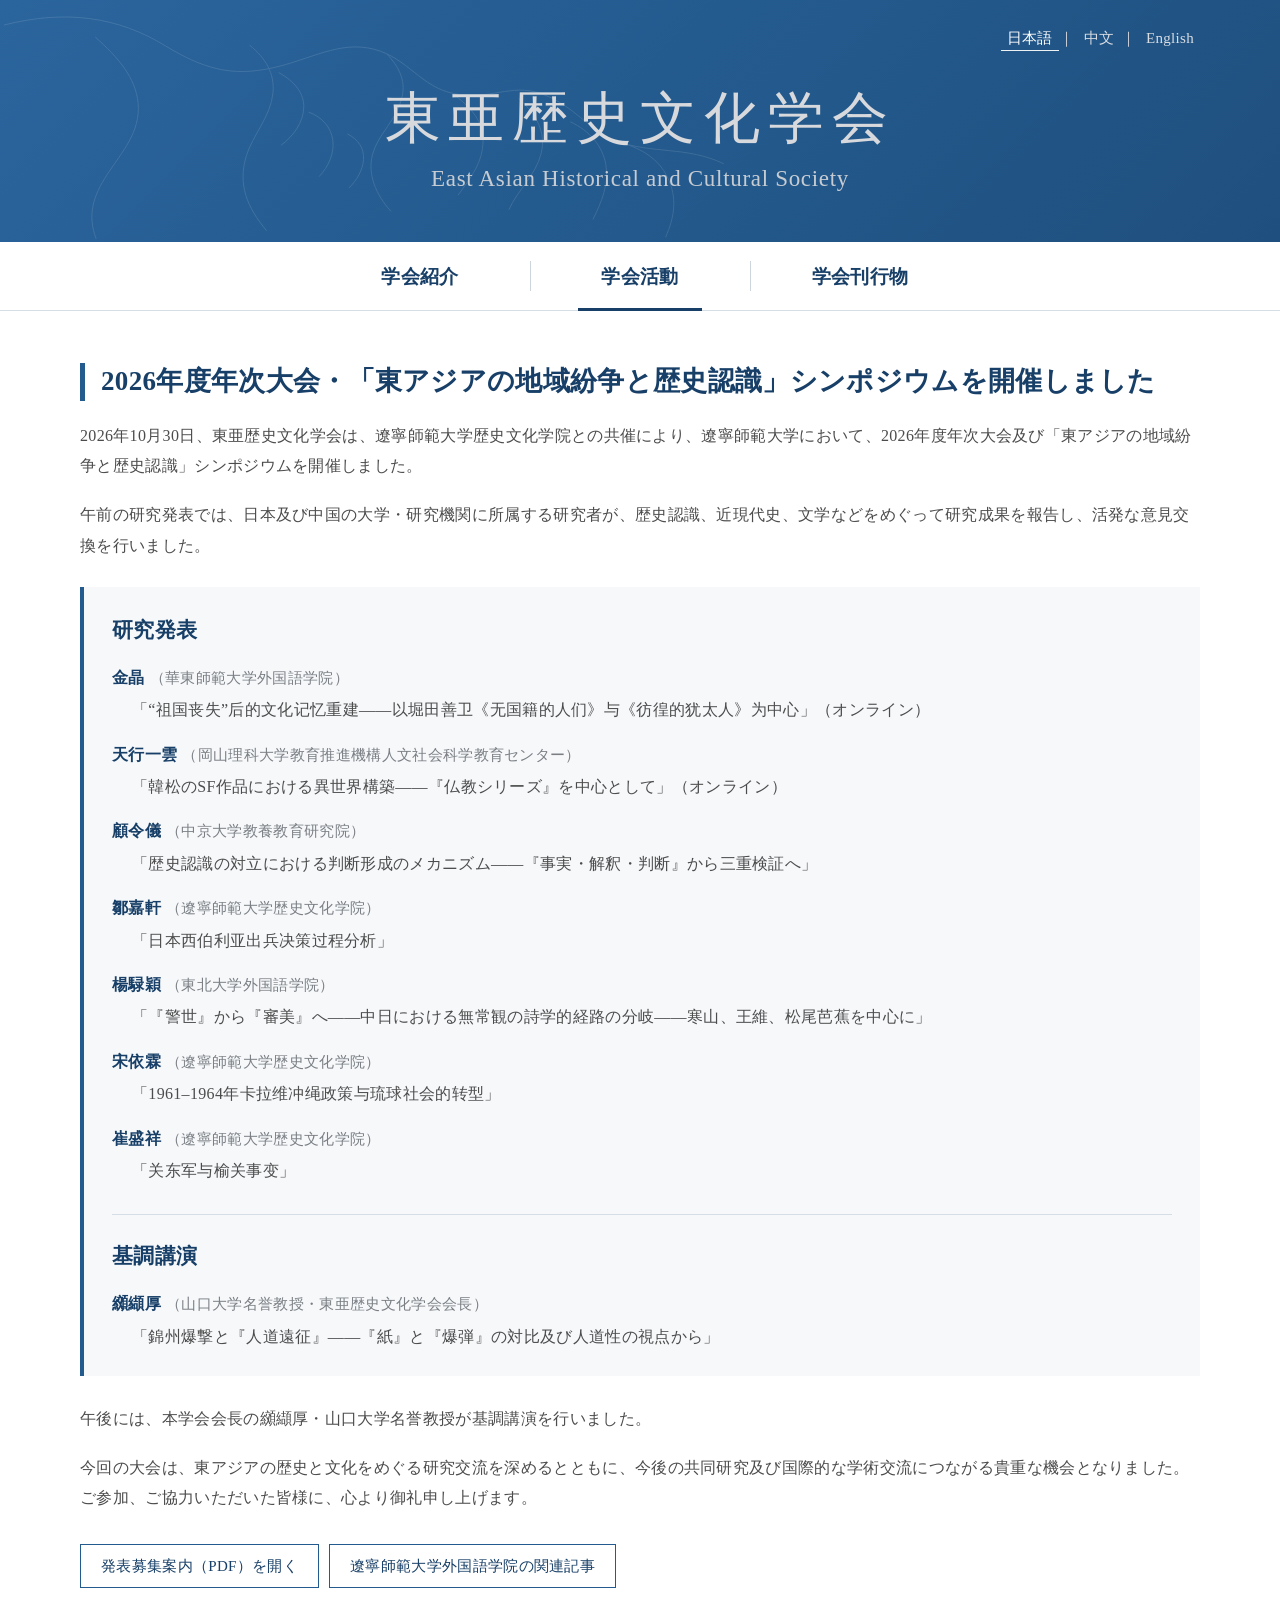
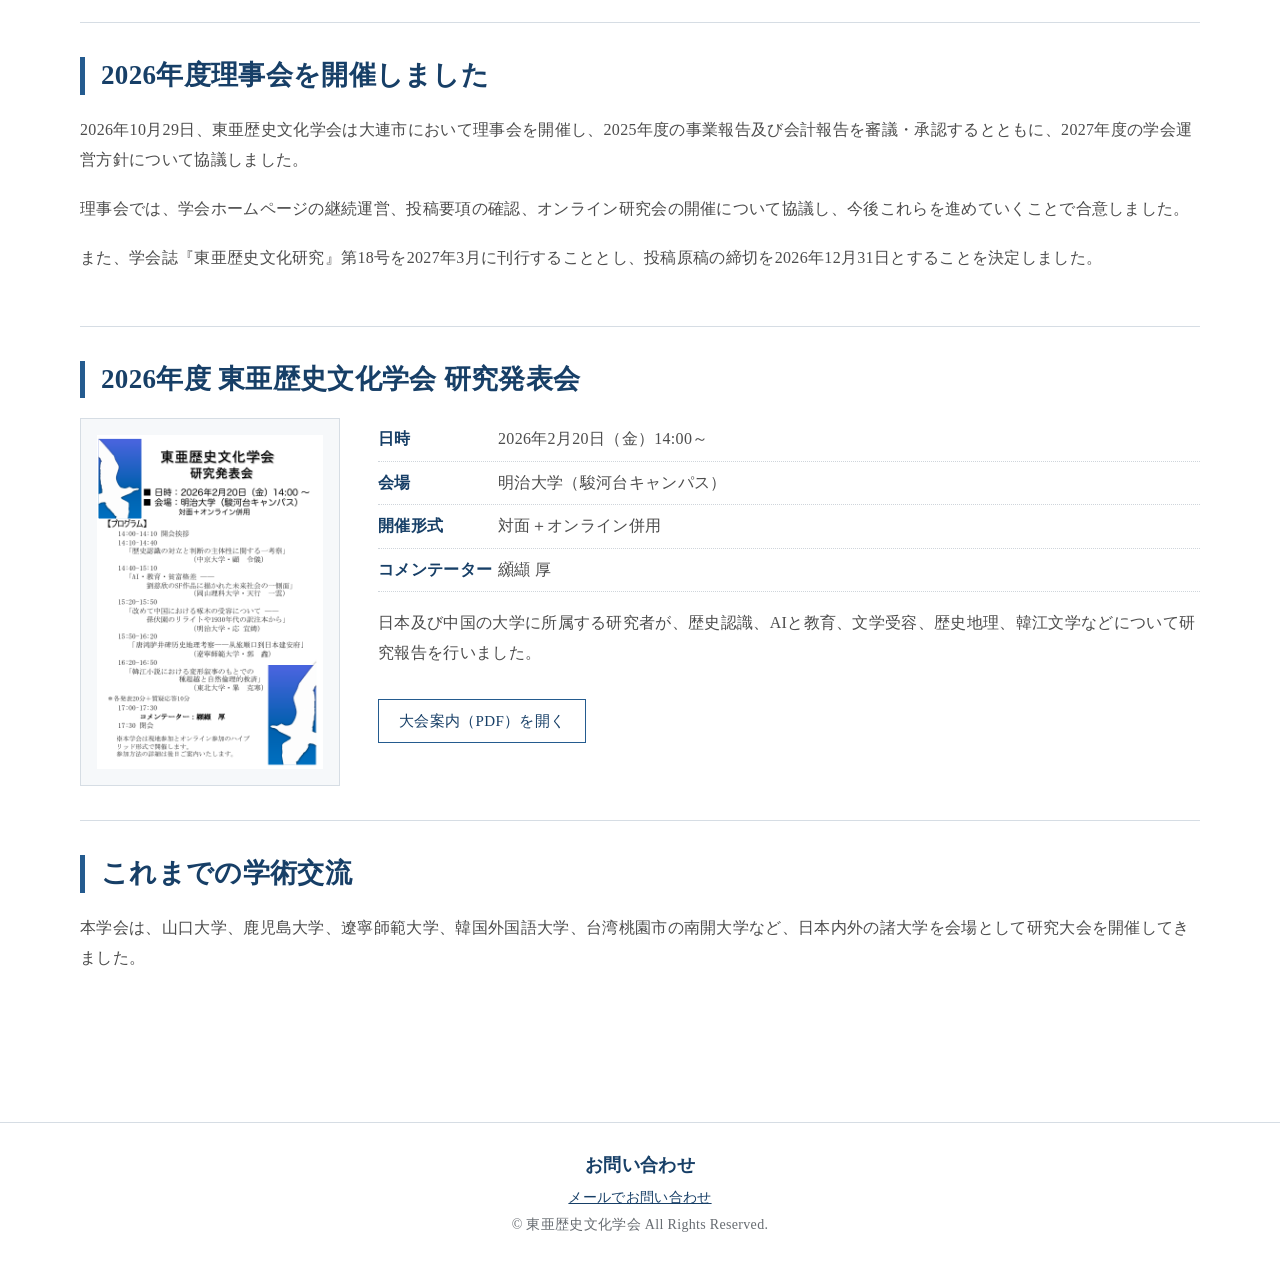
==== commit 103ac7e9: "Replace visible society email with contact link" ====
--- a/activities.html
+++ b/activities.html
@@ -132,7 +132,7 @@
 <footer class="site-footer">
   <div class="container">
     <strong>お問い合わせ</strong>
-    <div><a href="mailto:eahc.office@gmail.com">eahc.office@gmail.com</a></div>
+    <div><a href="#" onclick="window.location.href='mailto:'+String.fromCharCode(101,97,104,99,46,111,102,102,105,99,101,64,103,109,97,105,108,46,99,111,109);return false;" aria-label="学会へメールを送る">メールでお問い合わせ</a></div>
     <div>© 東亜歴史文化学会 All Rights Reserved.</div>
   </div>
 </footer>
